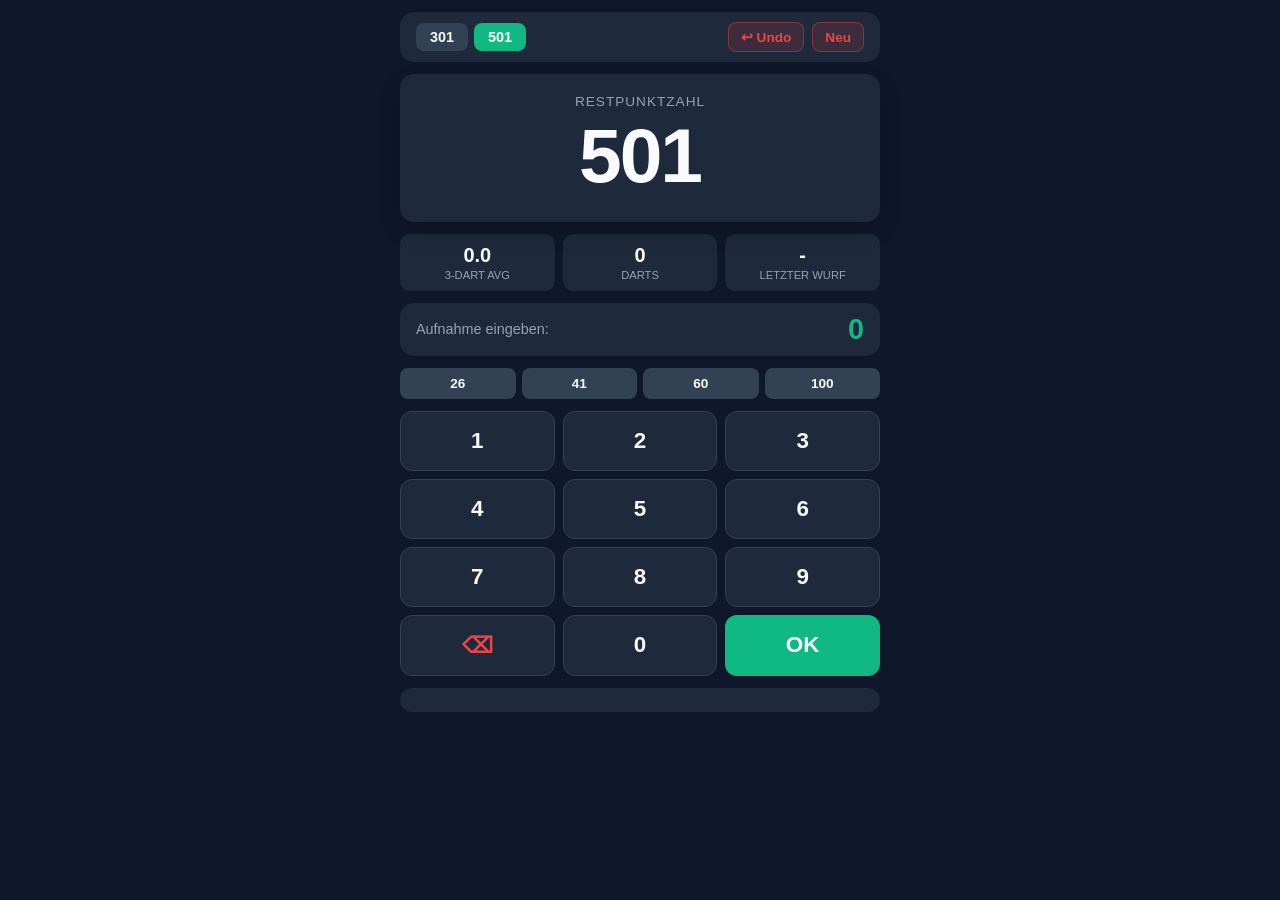
==== index.html @ 460e55cb "index.html erstellen" ====
<!DOCTYPE html>
<html lang="de">
<head>
  <meta charset="UTF-8">
  <meta name="viewport" content="width=device-width, initial-scale=1.0, maximum-scale=1.0, user-scalable=no">
  <title>Dart Scorer Pro</title>
  <style>
    :root {
      --bg: #0f172a;
      --card-bg: #1e293b;
      --card-sub: #334155;
      --accent: #10b981;
      --accent-hover: #059669;
      --text: #f8fafc;
      --text-muted: #94a3b8;
      --danger: #ef4444;
      --warning: #f59e0b;
      --radius: 14px;
    }

    * {
      box-sizing: border-box;
      margin: 0;
      padding: 0;
      font-family: -apple-system, BlinkMacSystemFont, "Segoe UI", Roboto, sans-serif;
      user-select: none;
      -webkit-tap-highlight-color: transparent;
    }

    body {
      background-color: var(--bg);
      color: var(--text);
      min-height: 100vh;
      display: flex;
      justify-content: center;
      padding: 12px;
    }

    .app-container {
      width: 100%;
      max-width: 480px;
      display: flex;
      flex-direction: column;
      gap: 12px;
    }

    /* Top Bar */
    .top-bar {
      display: flex;
      justify-content: space-between;
      align-items: center;
      background: var(--card-bg);
      padding: 10px 16px;
      border-radius: var(--radius);
    }

    .mode-select {
      display: flex;
      gap: 6px;
    }

    .mode-btn {
      background: var(--card-sub);
      color: var(--text);
      border: none;
      padding: 6px 14px;
      border-radius: 8px;
      font-weight: 700;
      font-size: 0.9rem;
      cursor: pointer;
      transition: all 0.2s;
    }

    .mode-btn.active {
      background: var(--accent);
      color: #fff;
    }

    .btn-reset {
      background: rgba(239, 68, 68, 0.15);
      color: var(--danger);
      border: 1px solid rgba(239, 68, 68, 0.4);
      padding: 6px 12px;
      border-radius: 8px;
      font-size: 0.85rem;
      font-weight: 600;
      cursor: pointer;
    }

    /* Main Score Display */
    .score-card {
      background: var(--card-bg);
      border-radius: var(--radius);
      padding: 20px 16px;
      text-align: center;
      box-shadow: 0 10px 25px -5px rgba(0, 0, 0, 0.3);
      position: relative;
    }

    .remaining-label {
      font-size: 0.85rem;
      color: var(--text-muted);
      text-transform: uppercase;
      letter-spacing: 1px;
    }

    .score-display {
      font-size: 4.8rem;
      font-weight: 900;
      line-height: 1;
      margin: 8px 0;
      letter-spacing: -2px;
      color: var(--text);
    }

    /* Checkout Card */
    .checkout-box {
      background: rgba(16, 185, 129, 0.1);
      border: 1px solid rgba(16, 185, 129, 0.3);
      border-radius: 10px;
      padding: 8px 12px;
      margin-top: 8px;
      display: flex;
      justify-content: center;
      align-items: center;
      gap: 8px;
    }

    .checkout-box.none {
      display: none;
    }

    .checkout-label {
      font-size: 0.75rem;
      font-weight: 700;
      color: var(--accent);
      text-transform: uppercase;
    }

    .checkout-route {
      font-size: 1.15rem;
      font-weight: 800;
      color: #34d399;
      letter-spacing: 1px;
    }

    /* Stats Grid */
    .stats-grid {
      display: grid;
      grid-template-columns: 1fr 1fr 1fr;
      gap: 8px;
    }

    .stat-card {
      background: var(--card-bg);
      padding: 10px;
      border-radius: 10px;
      text-align: center;
    }

    .stat-val {
      font-size: 1.25rem;
      font-weight: 800;
      color: var(--text);
    }

    .stat-title {
      font-size: 0.7rem;
      color: var(--text-muted);
      margin-top: 2px;
      text-transform: uppercase;
    }

    /* Input Display */
    .input-wrapper {
      background: var(--card-bg);
      border-radius: var(--radius);
      padding: 10px 16px;
      display: flex;
      justify-content: space-between;
      align-items: center;
      min-height: 52px;
    }

    .input-label {
      font-size: 0.9rem;
      color: var(--text-muted);
    }

    .current-input {
      font-size: 1.8rem;
      font-weight: 800;
      color: var(--accent);
      min-width: 60px;
      text-align: right;
    }

    /* Keypad */
    .keypad-grid {
      display: grid;
      grid-template-columns: repeat(3, 1fr);
      gap: 8px;
    }

    .key-btn {
      background: var(--card-bg);
      color: var(--text);
      border: 1px solid var(--card-sub);
      border-radius: 12px;
      padding: 16px 0;
      font-size: 1.4rem;
      font-weight: 700;
      cursor: pointer;
      display: flex;
      justify-content: center;
      align-items: center;
      transition: background 0.1s, transform 0.05s;
    }

    .key-btn:active {
      transform: scale(0.97);
      background: var(--card-sub);
    }

    .key-btn.action-enter {
      background: var(--accent);
      color: #fff;
      border: none;
      grid-column: span 1;
    }

    .key-btn.action-enter:active {
      background: var(--accent-hover);
    }

    .key-btn.action-del {
      color: var(--danger);
    }

    /* Quick Inputs */
    .quick-scores {
      display: grid;
      grid-template-columns: repeat(4, 1fr);
      gap: 6px;
    }

    .quick-btn {
      background: var(--card-sub);
      color: var(--text);
      border: none;
      padding: 8px 0;
      border-radius: 8px;
      font-size: 0.85rem;
      font-weight: 700;
      cursor: pointer;
    }

    .quick-btn:active {
      background: #475569;
    }

    /* History / Log */
    .history-card {
      background: var(--card-bg);
      border-radius: var(--radius);
      padding: 12px;
      max-height: 110px;
      overflow-y: auto;
      display: flex;
      flex-direction: column-reverse;
      gap: 6px;
    }

    .history-row {
      display: flex;
      justify-content: space-between;
      font-size: 0.85rem;
      padding: 4px 8px;
      background: rgba(255, 255, 255, 0.02);
      border-radius: 6px;
    }

    .history-score {
      font-weight: 700;
      color: var(--accent);
    }

    .history-rest {
      color: var(--text-muted);
    }
  </style>
</head>
<body>

<div class="app-container">
  <!-- Top Bar -->
  <div class="top-bar">
    <div class="mode-select">
      <button class="mode-btn" id="btn-301" onclick="switchGameMode(301)">301</button>
      <button class="mode-btn" id="btn-501" onclick="switchGameMode(501)">501</button>
    </div>
    <div style="display: flex; gap: 8px;">
      <button class="btn-reset" onclick="undoLastThrow()" title="Letzten Wurf rückgängig machen">↩ Undo</button>
      <button class="btn-reset" onclick="confirmReset()">Neu</button>
    </div>
  </div>

  <!-- Score Display -->
  <div class="score-card">
    <div class="remaining-label">Restpunktzahl</div>
    <div class="score-display" id="score-val">501</div>
    
    <div class="checkout-box none" id="checkout-box">
      <span class="checkout-label">Finish:</span>
      <span class="checkout-route" id="checkout-val">-</span>
    </div>
  </div>

  <!-- Stats Grid -->
  <div class="stats-grid">
    <div class="stat-card">
      <div class="stat-val" id="stat-avg">0.0</div>
      <div class="stat-title">3-Dart Avg</div>
    </div>
    <div class="stat-card">
      <div class="stat-val" id="stat-darts">0</div>
      <div class="stat-title">Darts</div>
    </div>
    <div class="stat-card">
      <div class="stat-val" id="stat-last">-</div>
      <div class="stat-title">Letzter Wurf</div>
    </div>
  </div>

  <!-- Input Field -->
  <div class="input-wrapper">
    <span class="input-label">Aufnahme eingeben:</span>
    <span class="current-input" id="input-val">0</span>
  </div>

  <!-- Quick Score Buttons -->
  <div class="quick-scores">
    <button class="quick-btn" onclick="submitQuickScore(26)">26</button>
    <button class="quick-btn" onclick="submitQuickScore(41)">41</button>
    <button class="quick-btn" onclick="submitQuickScore(60)">60</button>
    <button class="quick-btn" onclick="submitQuickScore(100)">100</button>
  </div>

  <!-- Keypad -->
  <div class="keypad-grid">
    <button class="key-btn" onclick="appendDigit('1')">1</button>
    <button class="key-btn" onclick="appendDigit('2')">2</button>
    <button class="key-btn" onclick="appendDigit('3')">3</button>
    <button class="key-btn" onclick="appendDigit('4')">4</button>
    <button class="key-btn" onclick="appendDigit('5')">5</button>
    <button class="key-btn" onclick="appendDigit('6')">6</button>
    <button class="key-btn" onclick="appendDigit('7')">7</button>
    <button class="key-btn" onclick="appendDigit('8')">8</button>
    <button class="key-btn" onclick="appendDigit('9')">9</button>
    <button class="key-btn action-del" onclick="deleteDigit()">⌫</button>
    <button class="key-btn" onclick="appendDigit('0')">0</button>
    <button class="key-btn action-enter" onclick="submitScore()">OK</button>
  </div>

  <!-- History Log -->
  <div class="history-card" id="history-list"></div>
</div>

<script>
  // Checkout-Tabelle (Offizielle 2- & 3-Dart Finish-Wege)
  const CHECKOUTS = {
    170: "T20 T20 Bull", 167: "T20 T19 Bull", 164: "T20 T18 Bull", 161: "T20 T17 Bull",
    160: "T20 T20 D20", 158: "T20 T20 D19", 157: "T20 T19 D20", 156: "T20 T20 D18",
    155: "T20 T19 D19", 154: "T20 T18 D20", 153: "T20 T19 D18", 152: "T20 T20 D16",
    151: "T20 T17 D20", 150: "T20 T18 D18", 149: "T20 T19 D16", 148: "T20 T16 D20",
    147: "T20 T17 D18", 146: "T20 T18 D16", 145: "T20 T15 D20", 144: "T20 T20 D12",
    143: "T20 T17 D16", 142: "T20 T14 D20", 141: "T20 T19 D12", 140: "T20 T20 D10",
    139: "T19 T14 D20", 138: "T20 T18 D12", 137: "T19 T16 D16", 136: "T20 T20 D8",
    135: "T20 T15 D15", 134: "T20 T14 D16", 133: "T20 T19 D8",  132: "T20 T16 D12",
    131: "T20 T13 D16", 130: "T20 T18 D8",  129: "T19 T16 D12", 128: "T18 T14 D16",
    127: "T20 T17 D8",  126: "T19 T19 D6",  125: "25 T20 D20",  124: "T20 T16 D8",
    123: "T19 T16 D9",  122: "T18 T20 D4",  121: "T20 T15 D8",  120: "T20 20 D20",
    119: "T19 T10 D16", 118: "T20 18 D20",  117: "T20 17 D20",  116: "T20 16 D20",
    115: "T20 15 D20",  114: "T20 14 D20",  113: "T20 13 D20",  112: "T20 20 D16",
    111: "T20 19 D16",  110: "T20 18 D16",  109: "T20 17 D16",  108: "T20 16 D16",
    107: "T19 18 D16",  106: "T20 14 D16",  105: "T20 13 D16",  104: "T18 18 D16",
    103: "T20 11 D16",  102: "T20 10 D16",  101: "T17 18 D16",  100: "T20 D20",
    99: "T19 10 D16",   98: "T20 D19",      97: "T19 D20",      96: "T20 D18",
    95: "T19 D19",      94: "T18 D20",      93: "T19 D18",      92: "T20 D16",
    91: "T17 D20",      90: "T18 D18",      89: "T19 D16",      88: "T16 D20",
    87: "T17 D18",      86: "T18 D16",      85: "T15 D20",      84: "T20 D12",
    83: "T17 D16",      82: "T14 D20",      81: "T15 D18",      80: "T20 D10",
    79: "T13 D20",      78: "T18 D12",      77: "T15 D16",      76: "T20 D8",
    75: "T17 D12",      74: "T14 D16",      73: "T19 D8",       72: "T16 D12",
    71: "T13 D16",      70: "T18 D8",       69: "T15 D12",      68: "T20 D4",
    67: "T17 D8",       66: "T10 D18",      65: "25 D20",       64: "T16 D8",
    63: "T13 D12",      62: "T10 D16",      61: "T15 D8",       60: "20 D20",
    59: "19 D20",       58: "18 D20",       57: "17 D20",       56: "16 D20",
    55: "15 D20",       54: "14 D20",       53: "13 D20",       52: "12 D20",
    51: "11 D20",       50: "Bull (D25)",   49: "9 D20",        48: "16 D16",
    47: "15 D16",       46: "14 D16",       45: "13 D16",       44: "12 D16",
    43: "11 D16",       42: "10 D16",       41: "9 D16",        40: "D20",
    39: "7 D16",        38: "D19",          37: "5 D16",        36: "D18",
    35: "3 D16",        34: "D17",          33: "1 D16",        32: "D16",
    31: "15 D8",        30: "D15",          29: "13 D8",        28: "D14",
    27: "11 D8",        26: "D13",          25: "9 D8",         24: "D12",
    23: "7 D8",         22: "D11",          21: "5 D8",         20: "D10",
    19: "3 D8",         18: "D9",           17: "1 D8",         16: "D8",
    15: "7 D4",         14: "D7",           13: "5 D4",         12: "D6",
    11: "3 D4",         10: "D5",           9: "1 D4",          8: "D4",
    7: "3 D2",          6: "D3",            5: "1 D2",          4: "D2",
    3: "1 D1",          2: "D1"
  };

  const STORAGE_KEY = "dart_scorer_state_v1";

  let state = {
    mode: 501,
    currentScore: 501,
    history: [] // Array von Objekten: { score: Number, rest: Number, isBust: Boolean }
  };

  let inputBuffer = "";

  // Initialisierung
  window.onload = () => {
    loadState();
    renderUI();
  };

  function saveState() {
    localStorage.setItem(STORAGE_KEY, JSON.stringify(state));
  }

  function loadState() {
    const saved = localStorage.getItem(STORAGE_KEY);
    if (saved) {
      try {
        state = JSON.parse(saved);
      } catch (e) {
        resetGame(501);
      }
    }
  }

  function switchGameMode(mode) {
    if (state.history.length > 0) {
      if (!confirm(`Neues Spiel ${mode} starten? Der aktuelle Spielstand wird zurückgesetzt.`)) {
        return;
      }
    }
    resetGame(mode);
  }

  function resetGame(mode = state.mode) {
    state = {
      mode: mode,
      currentScore: mode,
      history: []
    };
    inputBuffer = "";
    saveState();
    renderUI();
  }

  function confirmReset() {
    if (confirm("Möchtest du das Spiel wirklich neu starten?")) {
      resetGame(state.mode);
    }
  }

  // Keypad & Input Logik
  function appendDigit(digit) {
    if (inputBuffer.length >= 3) return;
    const testVal = parseInt(inputBuffer + digit, 10);
    if (testVal > 180) return; // 180 ist Maximum pro Aufnahme
    inputBuffer += digit;
    updateInputDisplay();
  }

  function deleteDigit() {
    inputBuffer = inputBuffer.slice(0, -1);
    updateInputDisplay();
  }

  function updateInputDisplay() {
    document.getElementById("input-val").innerText = inputBuffer === "" ? "0" : inputBuffer;
  }

  function submitQuickScore(score) {
    inputBuffer = String(score);
    submitScore();
  }

  function submitScore() {
    const score = parseInt(inputBuffer === "" ? "0" : inputBuffer, 10);
    if (isNaN(score) || score < 0 || score > 180) {
      inputBuffer = "";
      updateInputDisplay();
      return;
    }

    const rest = state.currentScore - score;

    // Double Out Bust-Regeln
    if (rest < 0 || rest === 1) {
      alert("Überworfen (Bust)!");
      state.history.push({ score: 0, rest: state.currentScore, isBust: true, attempted: score });
    } else if (rest === 0) {
      state.currentScore = 0;
      state.history.push({ score: score, rest: 0, isBust: false });
      saveState();
      renderUI();
      setTimeout(() => {
        const totalDarts = state.history.length * 3;
        const avg = ((state.mode / totalDarts) * 3).toFixed(2);
        alert(`🎯 Leg beendet!\nBenötigte Darts: ${totalDarts}\n3-Dart Average: ${avg}`);
      }, 100);
      inputBuffer = "";
      updateInputDisplay();
      return;
    } else {
      state.currentScore = rest;
      state.history.push({ score: score, rest: rest, isBust: false });
    }

    inputBuffer = "";
    updateInputDisplay();
    saveState();
    renderUI();
  }

  function undoLastThrow() {
    if (state.history.length === 0) return;
    const last = state.history.pop();
    if (!last.isBust) {
      state.currentScore += last.score;
    }
    saveState();
    renderUI();
  }

  // Rendering
  function renderUI() {
    // Mode Buttons
    document.getElementById("btn-301").className = `mode-btn ${state.mode === 301 ? "active" : ""}`;
    document.getElementById("btn-501").className = `mode-btn ${state.mode === 501 ? "active" : ""}`;

    // Main Score
    document.getElementById("score-val").innerText = state.currentScore;

    // Checkout Path
    const checkoutBox = document.getElementById("checkout-box");
    const checkoutVal = document.getElementById("checkout-val");
    if (CHECKOUTS[state.currentScore]) {
      checkoutBox.className = "checkout-box";
      checkoutVal.innerText = CHECKOUTS[state.currentScore];
    } else {
      checkoutBox.className = "checkout-box none";
    }

    // Stats
    const totalThrows = state.history.length;
    const dartsThrown = totalThrows * 3;
    const totalScored = state.mode - state.currentScore;
    const avg = dartsThrown > 0 ? ((totalScored / dartsThrown) * 3).toFixed(2) : "0.0";
    
    document.getElementById("stat-avg").innerText = avg;
    document.getElementById("stat-darts").innerText = dartsThrown;

    if (totalThrows > 0) {
      const lastEntry = state.history[totalThrows - 1];
      document.getElementById("stat-last").innerText = lastEntry.isBust ? `Bust (${lastEntry.attempted})` : lastEntry.score;
    } else {
      document.getElementById("stat-last").innerText = "-";
    }

    // History Log
    const list = document.getElementById("history-list");
    list.innerHTML = "";
    state.history.forEach((h, index) => {
      const row = document.createElement("div");
      row.className = "history-row";
      row.innerHTML = `
        <span>#${index + 1}: ${h.isBust ? '<span style="color: var(--danger)">Bust</span>' : '+' + h.score}</span>
        <span class="history-rest">Rest: ${h.rest}</span>
      `;
      list.appendChild(row);
    });
  }

  // Physische Tastatur-Unterstützung
  window.addEventListener("keydown", (e) => {
    if (e.key >= "0" && e.key <= "9") {
      appendDigit(e.key);
    } else if (e.key === "Backspace") {
      deleteDigit();
    } else if (e.key === "Enter") {
      submitScore();
    }
  });
</script>

</body>
</html>
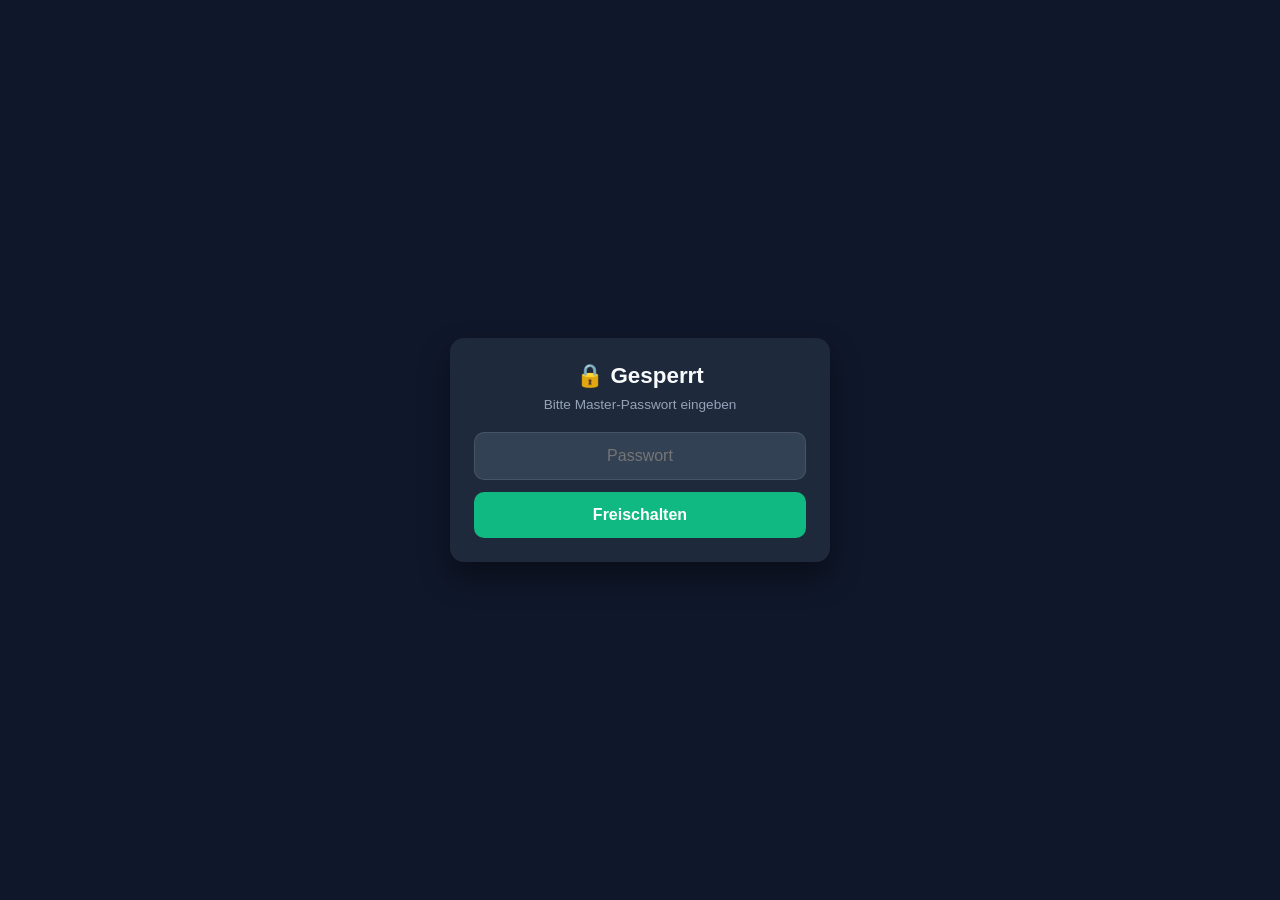
==== commit e24d360d: "Aktualisieren von index.html mit pw" ====
--- a/index.html
+++ b/index.html
@@ -2,7 +2,11 @@
 <html lang="de">
 <head>
   <meta charset="UTF-8">
-  <meta name="viewport" content="width=device-width, initial-scale=1.0, maximum-scale=1.0, user-scalable=no">
+  <meta name="viewport" content="width=device-width, initial-scale=1.0, maximum-scale=1.0, user-scalable=no, viewport-fit=cover">
+  <meta name="mobile-web-app-capable" content="yes">
+  <meta name="apple-mobile-web-app-capable" content="yes">
+  <meta name="apple-mobile-web-app-status-bar-style" content="black-translucent">
+  <meta name="theme-color" content="#0f172a">
   <title>Dart Scorer Pro</title>
   <style>
     :root {
@@ -25,23 +29,103 @@
       font-family: -apple-system, BlinkMacSystemFont, "Segoe UI", Roboto, sans-serif;
       user-select: none;
       -webkit-tap-highlight-color: transparent;
-    }
-
-    body {
+      touch-action: manipulation;
+    }
+
+    html, body {
       background-color: var(--bg);
       color: var(--text);
       min-height: 100vh;
+      min-height: -webkit-fill-available;
+      overflow-x: hidden;
+      overscroll-behavior: none;
+    }
+
+    body {
       display: flex;
       justify-content: center;
-      padding: 12px;
-    }
-
+      padding: env(safe-area-inset-top, 12px) env(safe-area-inset-right, 12px) env(safe-area-inset-bottom, 12px) env(safe-area-inset-left, 12px);
+    }
+
+    /* Auth Screen */
+    #auth-screen {
+      position: fixed;
+      inset: 0;
+      background: var(--bg);
+      z-index: 999;
+      display: flex;
+      flex-direction: column;
+      justify-content: center;
+      align-items: center;
+      padding: 24px;
+    }
+
+    .auth-box {
+      background: var(--card-bg);
+      border-radius: var(--radius);
+      padding: 24px;
+      width: 100%;
+      max-width: 380px;
+      text-align: center;
+      box-shadow: 0 15px 30px rgba(0, 0, 0, 0.4);
+    }
+
+    .auth-title {
+      font-size: 1.4rem;
+      font-weight: 800;
+      margin-bottom: 8px;
+    }
+
+    .auth-desc {
+      font-size: 0.85rem;
+      color: var(--text-muted);
+      margin-bottom: 20px;
+    }
+
+    .auth-input {
+      width: 100%;
+      background: var(--card-sub);
+      border: 1px solid rgba(255, 255, 255, 0.1);
+      border-radius: 10px;
+      padding: 14px;
+      color: var(--text);
+      font-size: 1rem;
+      outline: none;
+      margin-bottom: 12px;
+      text-align: center;
+    }
+
+    .auth-btn {
+      width: 100%;
+      background: var(--accent);
+      color: white;
+      border: none;
+      border-radius: 10px;
+      padding: 14px;
+      font-size: 1rem;
+      font-weight: 700;
+      cursor: pointer;
+    }
+
+    .auth-btn:active {
+      background: var(--accent-hover);
+    }
+
+    .auth-error {
+      color: var(--danger);
+      font-size: 0.85rem;
+      margin-top: 10px;
+      display: none;
+    }
+
+    /* Main App Container */
     .app-container {
       width: 100%;
       max-width: 480px;
       display: flex;
       flex-direction: column;
-      gap: 12px;
+      gap: 10px;
+      padding-top: 6px;
     }
 
     /* Top Bar */
@@ -50,7 +134,7 @@
       justify-content: space-between;
       align-items: center;
       background: var(--card-bg);
-      padding: 10px 16px;
+      padding: 8px 14px;
       border-radius: var(--radius);
     }
 
@@ -68,47 +152,51 @@
       font-weight: 700;
       font-size: 0.9rem;
       cursor: pointer;
-      transition: all 0.2s;
     }
 
     .mode-btn.active {
       background: var(--accent);
       color: #fff;
+    }
+
+    .btn-action {
+      background: var(--card-sub);
+      color: var(--text);
+      border: none;
+      padding: 6px 10px;
+      border-radius: 8px;
+      font-size: 0.8rem;
+      font-weight: 600;
+      cursor: pointer;
     }
 
     .btn-reset {
       background: rgba(239, 68, 68, 0.15);
       color: var(--danger);
       border: 1px solid rgba(239, 68, 68, 0.4);
-      padding: 6px 12px;
-      border-radius: 8px;
-      font-size: 0.85rem;
-      font-weight: 600;
-      cursor: pointer;
     }
 
     /* Main Score Display */
     .score-card {
       background: var(--card-bg);
       border-radius: var(--radius);
-      padding: 20px 16px;
+      padding: 16px;
       text-align: center;
       box-shadow: 0 10px 25px -5px rgba(0, 0, 0, 0.3);
-      position: relative;
     }
 
     .remaining-label {
-      font-size: 0.85rem;
+      font-size: 0.8rem;
       color: var(--text-muted);
       text-transform: uppercase;
       letter-spacing: 1px;
     }
 
     .score-display {
-      font-size: 4.8rem;
+      font-size: 4.4rem;
       font-weight: 900;
       line-height: 1;
-      margin: 8px 0;
+      margin: 6px 0;
       letter-spacing: -2px;
       color: var(--text);
     }
@@ -119,7 +207,7 @@
       border: 1px solid rgba(16, 185, 129, 0.3);
       border-radius: 10px;
       padding: 8px 12px;
-      margin-top: 8px;
+      margin-top: 6px;
       display: flex;
       justify-content: center;
       align-items: center;
@@ -141,7 +229,7 @@
       font-size: 1.15rem;
       font-weight: 800;
       color: #34d399;
-      letter-spacing: 1px;
+      letter-spacing: 0.5px;
     }
 
     /* Stats Grid */
@@ -153,19 +241,19 @@
 
     .stat-card {
       background: var(--card-bg);
-      padding: 10px;
+      padding: 8px;
       border-radius: 10px;
       text-align: center;
     }
 
     .stat-val {
-      font-size: 1.25rem;
+      font-size: 1.2rem;
       font-weight: 800;
       color: var(--text);
     }
 
     .stat-title {
-      font-size: 0.7rem;
+      font-size: 0.65rem;
       color: var(--text-muted);
       margin-top: 2px;
       text-transform: uppercase;
@@ -175,20 +263,20 @@
     .input-wrapper {
       background: var(--card-bg);
       border-radius: var(--radius);
-      padding: 10px 16px;
+      padding: 8px 14px;
       display: flex;
       justify-content: space-between;
       align-items: center;
-      min-height: 52px;
+      min-height: 48px;
     }
 
     .input-label {
-      font-size: 0.9rem;
+      font-size: 0.85rem;
       color: var(--text-muted);
     }
 
     .current-input {
-      font-size: 1.8rem;
+      font-size: 1.7rem;
       font-weight: 800;
       color: var(--accent);
       min-width: 60px;
@@ -207,18 +295,16 @@
       color: var(--text);
       border: 1px solid var(--card-sub);
       border-radius: 12px;
-      padding: 16px 0;
-      font-size: 1.4rem;
+      padding: 14px 0;
+      font-size: 1.35rem;
       font-weight: 700;
       cursor: pointer;
       display: flex;
       justify-content: center;
       align-items: center;
-      transition: background 0.1s, transform 0.05s;
     }
 
     .key-btn:active {
-      transform: scale(0.97);
       background: var(--card-sub);
     }
 
@@ -226,7 +312,6 @@
       background: var(--accent);
       color: #fff;
       border: none;
-      grid-column: span 1;
     }
 
     .key-btn.action-enter:active {
@@ -263,19 +348,19 @@
     .history-card {
       background: var(--card-bg);
       border-radius: var(--radius);
-      padding: 12px;
-      max-height: 110px;
+      padding: 10px;
+      max-height: 90px;
       overflow-y: auto;
       display: flex;
       flex-direction: column-reverse;
-      gap: 6px;
+      gap: 4px;
     }
 
     .history-row {
       display: flex;
       justify-content: space-between;
-      font-size: 0.85rem;
-      padding: 4px 8px;
+      font-size: 0.8rem;
+      padding: 3px 6px;
       background: rgba(255, 255, 255, 0.02);
       border-radius: 6px;
     }
@@ -292,20 +377,33 @@
 </head>
 <body>
 
-<div class="app-container">
-  <!-- Top Bar -->
+<!-- Login Gate -->
+<div id="auth-screen">
+  <div class="auth-box">
+    <div class="auth-title">🔒 Gesperrt</div>
+    <div class="auth-desc">Bitte Master-Passwort eingeben</div>
+    <form onsubmit="handleAuthSubmit(event)">
+      <input type="password" id="auth-input" class="auth-input" placeholder="Passwort" autocomplete="current-password" required>
+      <button type="submit" class="auth-btn">Freischalten</button>
+    </form>
+    <div class="auth-error" id="auth-error">Falsches Passwort!</div>
+  </div>
+</div>
+
+<!-- App -->
+<div class="app-container" id="app-content" style="display: none;">
   <div class="top-bar">
     <div class="mode-select">
       <button class="mode-btn" id="btn-301" onclick="switchGameMode(301)">301</button>
       <button class="mode-btn" id="btn-501" onclick="switchGameMode(501)">501</button>
     </div>
-    <div style="display: flex; gap: 8px;">
-      <button class="btn-reset" onclick="undoLastThrow()" title="Letzten Wurf rückgängig machen">↩ Undo</button>
-      <button class="btn-reset" onclick="confirmReset()">Neu</button>
+    <div style="display: flex; gap: 6px;">
+      <button class="btn-action" onclick="undoLastThrow()" title="Rückgängig">↩ Undo</button>
+      <button class="btn-action btn-reset" onclick="confirmReset()">Neu</button>
+      <button class="btn-action" onclick="lockApp()" title="App sperren">🔒</button>
     </div>
   </div>
 
-  <!-- Score Display -->
   <div class="score-card">
     <div class="remaining-label">Restpunktzahl</div>
     <div class="score-display" id="score-val">501</div>
@@ -316,7 +414,6 @@
     </div>
   </div>
 
-  <!-- Stats Grid -->
   <div class="stats-grid">
     <div class="stat-card">
       <div class="stat-val" id="stat-avg">0.0</div>
@@ -332,13 +429,11 @@
     </div>
   </div>
 
-  <!-- Input Field -->
   <div class="input-wrapper">
     <span class="input-label">Aufnahme eingeben:</span>
     <span class="current-input" id="input-val">0</span>
   </div>
 
-  <!-- Quick Score Buttons -->
   <div class="quick-scores">
     <button class="quick-btn" onclick="submitQuickScore(26)">26</button>
     <button class="quick-btn" onclick="submitQuickScore(41)">41</button>
@@ -346,7 +441,6 @@
     <button class="quick-btn" onclick="submitQuickScore(100)">100</button>
   </div>
 
-  <!-- Keypad -->
   <div class="keypad-grid">
     <button class="key-btn" onclick="appendDigit('1')">1</button>
     <button class="key-btn" onclick="appendDigit('2')">2</button>
@@ -362,12 +456,65 @@
     <button class="key-btn action-enter" onclick="submitScore()">OK</button>
   </div>
 
-  <!-- History Log -->
   <div class="history-card" id="history-list"></div>
 </div>
 
 <script>
-  // Checkout-Tabelle (Offizielle 2- & 3-Dart Finish-Wege)
+  // ==========================================
+  // PASSWORT-KONFIGURATION (SHA-256 Hash)
+  // Standard-Passwort: "DartTargetBolide2026!"
+  // ==========================================
+  const PASSWORD_HASH = "80f837da266e76cf0e3d23199feae223668894dfeb6716fecf9ca5ec4ebdb654";
+  const AUTH_STORAGE_KEY = "dart_scorer_auth_token";
+  const STORAGE_KEY = "dart_scorer_state_v1";
+
+  // SHA-256 Generator
+  async function sha256(message) {
+    const msgBuffer = new TextEncoder().encode(message);
+    const hashBuffer = await crypto.subtle.digest('SHA-256', msgBuffer);
+    const hashArray = Array.from(new Uint8Array(hashBuffer));
+    return hashArray.map(b => b.toString(16).padStart(2, '0')).join('');
+  }
+
+  async function handleAuthSubmit(e) {
+    e.preventDefault();
+    const input = document.getElementById("auth-input").value;
+    const hash = await sha256(input);
+    
+    if (hash === PASSWORD_HASH) {
+      localStorage.setItem(AUTH_STORAGE_KEY, "authenticated_" + hash);
+      unlockUI();
+    } else {
+      document.getElementById("auth-error").style.display = "block";
+      document.getElementById("auth-input").value = "";
+    }
+  }
+
+  function checkAuth() {
+    const token = localStorage.getItem(AUTH_STORAGE_KEY);
+    if (token === "authenticated_" + PASSWORD_HASH) {
+      unlockUI();
+    } else {
+      document.getElementById("auth-screen").style.display = "flex";
+      document.getElementById("app-content").style.display = "none";
+    }
+  }
+
+  function unlockUI() {
+    document.getElementById("auth-screen").style.display = "none";
+    document.getElementById("app-content").style.display = "flex";
+    loadState();
+    renderUI();
+  }
+
+  function lockApp() {
+    localStorage.removeItem(AUTH_STORAGE_KEY);
+    location.reload();
+  }
+
+  // ==========================================
+  // DART APP LOGIK
+  // ==========================================
   const CHECKOUTS = {
     170: "T20 T20 Bull", 167: "T20 T19 Bull", 164: "T20 T18 Bull", 161: "T20 T17 Bull",
     160: "T20 T20 D20", 158: "T20 T20 D19", 157: "T20 T19 D20", 156: "T20 T20 D18",
@@ -380,7 +527,7 @@
     131: "T20 T13 D16", 130: "T20 T18 D8",  129: "T19 T16 D12", 128: "T18 T14 D16",
     127: "T20 T17 D8",  126: "T19 T19 D6",  125: "25 T20 D20",  124: "T20 T16 D8",
     123: "T19 T16 D9",  122: "T18 T20 D4",  121: "T20 T15 D8",  120: "T20 20 D20",
-    119: "T19 T10 D16", 118: "T20 18 D20",  117: "T20 17 D20",  116: "T20 16 D20",
+    119: "T19 10 D16", 118: "T20 18 D20",  117: "T20 17 D20",  116: "T20 16 D20",
     115: "T20 15 D20",  114: "T20 14 D20",  113: "T20 13 D20",  112: "T20 20 D16",
     111: "T20 19 D16",  110: "T20 18 D16",  109: "T20 17 D16",  108: "T20 16 D16",
     107: "T19 18 D16",  106: "T20 14 D16",  105: "T20 13 D16",  104: "T18 18 D16",
@@ -412,20 +559,16 @@
     3: "1 D1",          2: "D1"
   };
 
-  const STORAGE_KEY = "dart_scorer_state_v1";
-
   let state = {
     mode: 501,
     currentScore: 501,
-    history: [] // Array von Objekten: { score: Number, rest: Number, isBust: Boolean }
+    history: []
   };
 
   let inputBuffer = "";
 
-  // Initialisierung
   window.onload = () => {
-    loadState();
-    renderUI();
+    checkAuth();
   };
 
   function saveState() {
@@ -469,11 +612,10 @@
     }
   }
 
-  // Keypad & Input Logik
   function appendDigit(digit) {
     if (inputBuffer.length >= 3) return;
     const testVal = parseInt(inputBuffer + digit, 10);
-    if (testVal > 180) return; // 180 ist Maximum pro Aufnahme
+    if (testVal > 180) return;
     inputBuffer += digit;
     updateInputDisplay();
   }
@@ -502,7 +644,6 @@
 
     const rest = state.currentScore - score;
 
-    // Double Out Bust-Regeln
     if (rest < 0 || rest === 1) {
       alert("Überworfen (Bust)!");
       state.history.push({ score: 0, rest: state.currentScore, isBust: true, attempted: score });
@@ -540,16 +681,11 @@
     renderUI();
   }
 
-  // Rendering
   function renderUI() {
-    // Mode Buttons
     document.getElementById("btn-301").className = `mode-btn ${state.mode === 301 ? "active" : ""}`;
     document.getElementById("btn-501").className = `mode-btn ${state.mode === 501 ? "active" : ""}`;
-
-    // Main Score
     document.getElementById("score-val").innerText = state.currentScore;
 
-    // Checkout Path
     const checkoutBox = document.getElementById("checkout-box");
     const checkoutVal = document.getElementById("checkout-val");
     if (CHECKOUTS[state.currentScore]) {
@@ -559,7 +695,6 @@
       checkoutBox.className = "checkout-box none";
     }
 
-    // Stats
     const totalThrows = state.history.length;
     const dartsThrown = totalThrows * 3;
     const totalScored = state.mode - state.currentScore;
@@ -575,7 +710,6 @@
       document.getElementById("stat-last").innerText = "-";
     }
 
-    // History Log
     const list = document.getElementById("history-list");
     list.innerHTML = "";
     state.history.forEach((h, index) => {
@@ -589,8 +723,8 @@
     });
   }
 
-  // Physische Tastatur-Unterstützung
   window.addEventListener("keydown", (e) => {
+    if (document.getElementById("app-content").style.display === "none") return;
     if (e.key >= "0" && e.key <= "9") {
       appendDigit(e.key);
     } else if (e.key === "Backspace") {
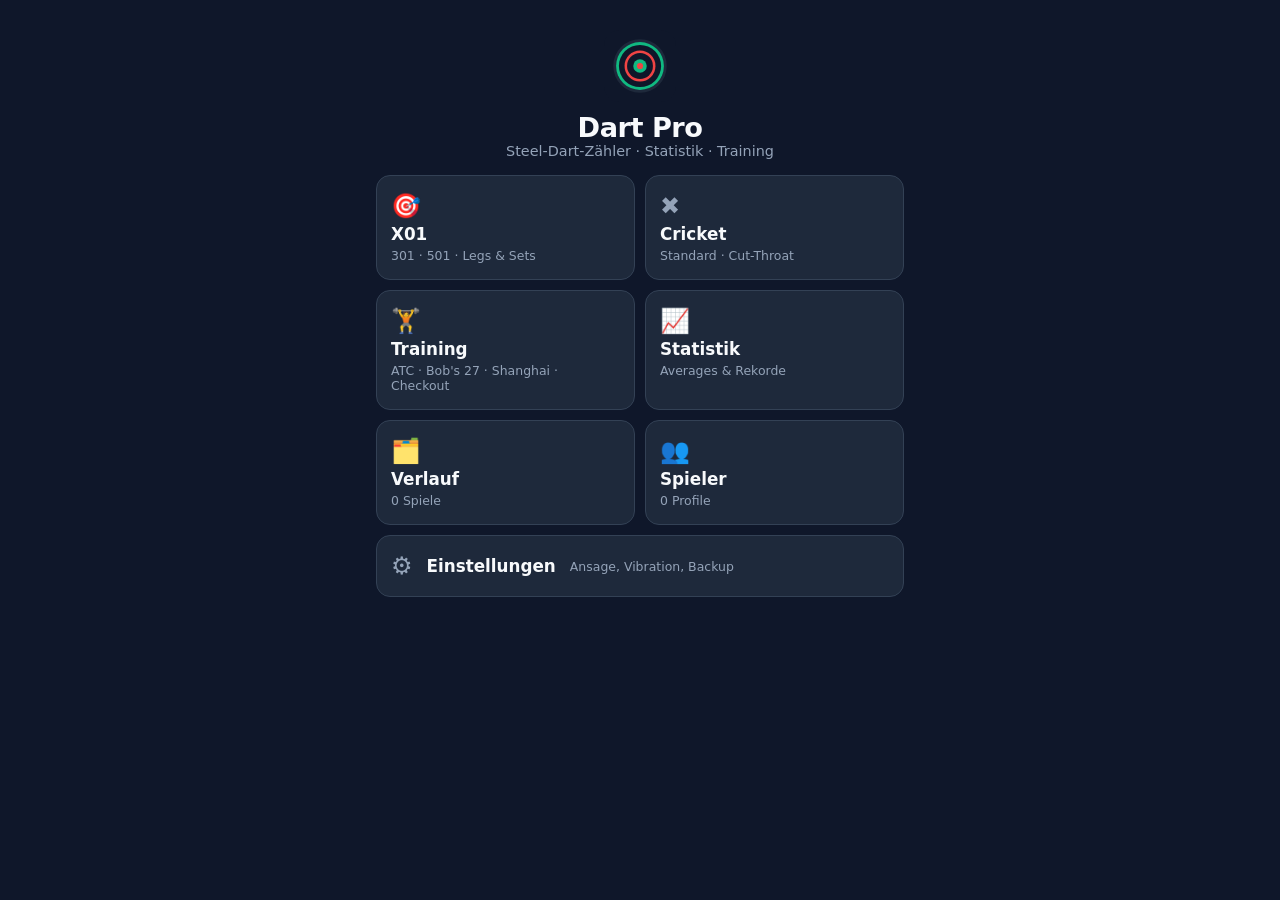
==== commit ebfd907c: "Dart Pro: umfangreiche Steel-Dart-PWA Ersetzt den einfachen 301/501-Zähler durch eine installierbare" ====
--- a/index.html
+++ b/index.html
@@ -2,738 +2,21 @@
 <html lang="de">
 <head>
   <meta charset="UTF-8">
-  <meta name="viewport" content="width=device-width, initial-scale=1.0, maximum-scale=1.0, user-scalable=no, viewport-fit=cover">
+  <meta name="viewport" content="width=device-width, initial-scale=1, viewport-fit=cover">
+  <meta name="theme-color" content="#0f172a">
+  <meta name="description" content="Steel-Dart-Zähler: X01, Cricket, Training und Statistik – offline nutzbar.">
   <meta name="mobile-web-app-capable" content="yes">
   <meta name="apple-mobile-web-app-capable" content="yes">
   <meta name="apple-mobile-web-app-status-bar-style" content="black-translucent">
-  <meta name="theme-color" content="#0f172a">
-  <title>Dart Scorer Pro</title>
-  <style>
-    :root {
-      --bg: #0f172a;
-      --card-bg: #1e293b;
-      --card-sub: #334155;
-      --accent: #10b981;
-      --accent-hover: #059669;
-      --text: #f8fafc;
-      --text-muted: #94a3b8;
-      --danger: #ef4444;
-      --warning: #f59e0b;
-      --radius: 14px;
-    }
-
-    * {
-      box-sizing: border-box;
-      margin: 0;
-      padding: 0;
-      font-family: -apple-system, BlinkMacSystemFont, "Segoe UI", Roboto, sans-serif;
-      user-select: none;
-      -webkit-tap-highlight-color: transparent;
-      touch-action: manipulation;
-    }
-
-    html, body {
-      background-color: var(--bg);
-      color: var(--text);
-      min-height: 100vh;
-      min-height: -webkit-fill-available;
-      overflow-x: hidden;
-      overscroll-behavior: none;
-    }
-
-    body {
-      display: flex;
-      justify-content: center;
-      padding: env(safe-area-inset-top, 12px) env(safe-area-inset-right, 12px) env(safe-area-inset-bottom, 12px) env(safe-area-inset-left, 12px);
-    }
-
-    /* Auth Screen */
-    #auth-screen {
-      position: fixed;
-      inset: 0;
-      background: var(--bg);
-      z-index: 999;
-      display: flex;
-      flex-direction: column;
-      justify-content: center;
-      align-items: center;
-      padding: 24px;
-    }
-
-    .auth-box {
-      background: var(--card-bg);
-      border-radius: var(--radius);
-      padding: 24px;
-      width: 100%;
-      max-width: 380px;
-      text-align: center;
-      box-shadow: 0 15px 30px rgba(0, 0, 0, 0.4);
-    }
-
-    .auth-title {
-      font-size: 1.4rem;
-      font-weight: 800;
-      margin-bottom: 8px;
-    }
-
-    .auth-desc {
-      font-size: 0.85rem;
-      color: var(--text-muted);
-      margin-bottom: 20px;
-    }
-
-    .auth-input {
-      width: 100%;
-      background: var(--card-sub);
-      border: 1px solid rgba(255, 255, 255, 0.1);
-      border-radius: 10px;
-      padding: 14px;
-      color: var(--text);
-      font-size: 1rem;
-      outline: none;
-      margin-bottom: 12px;
-      text-align: center;
-    }
-
-    .auth-btn {
-      width: 100%;
-      background: var(--accent);
-      color: white;
-      border: none;
-      border-radius: 10px;
-      padding: 14px;
-      font-size: 1rem;
-      font-weight: 700;
-      cursor: pointer;
-    }
-
-    .auth-btn:active {
-      background: var(--accent-hover);
-    }
-
-    .auth-error {
-      color: var(--danger);
-      font-size: 0.85rem;
-      margin-top: 10px;
-      display: none;
-    }
-
-    /* Main App Container */
-    .app-container {
-      width: 100%;
-      max-width: 480px;
-      display: flex;
-      flex-direction: column;
-      gap: 10px;
-      padding-top: 6px;
-    }
-
-    /* Top Bar */
-    .top-bar {
-      display: flex;
-      justify-content: space-between;
-      align-items: center;
-      background: var(--card-bg);
-      padding: 8px 14px;
-      border-radius: var(--radius);
-    }
-
-    .mode-select {
-      display: flex;
-      gap: 6px;
-    }
-
-    .mode-btn {
-      background: var(--card-sub);
-      color: var(--text);
-      border: none;
-      padding: 6px 14px;
-      border-radius: 8px;
-      font-weight: 700;
-      font-size: 0.9rem;
-      cursor: pointer;
-    }
-
-    .mode-btn.active {
-      background: var(--accent);
-      color: #fff;
-    }
-
-    .btn-action {
-      background: var(--card-sub);
-      color: var(--text);
-      border: none;
-      padding: 6px 10px;
-      border-radius: 8px;
-      font-size: 0.8rem;
-      font-weight: 600;
-      cursor: pointer;
-    }
-
-    .btn-reset {
-      background: rgba(239, 68, 68, 0.15);
-      color: var(--danger);
-      border: 1px solid rgba(239, 68, 68, 0.4);
-    }
-
-    /* Main Score Display */
-    .score-card {
-      background: var(--card-bg);
-      border-radius: var(--radius);
-      padding: 16px;
-      text-align: center;
-      box-shadow: 0 10px 25px -5px rgba(0, 0, 0, 0.3);
-    }
-
-    .remaining-label {
-      font-size: 0.8rem;
-      color: var(--text-muted);
-      text-transform: uppercase;
-      letter-spacing: 1px;
-    }
-
-    .score-display {
-      font-size: 4.4rem;
-      font-weight: 900;
-      line-height: 1;
-      margin: 6px 0;
-      letter-spacing: -2px;
-      color: var(--text);
-    }
-
-    /* Checkout Card */
-    .checkout-box {
-      background: rgba(16, 185, 129, 0.1);
-      border: 1px solid rgba(16, 185, 129, 0.3);
-      border-radius: 10px;
-      padding: 8px 12px;
-      margin-top: 6px;
-      display: flex;
-      justify-content: center;
-      align-items: center;
-      gap: 8px;
-    }
-
-    .checkout-box.none {
-      display: none;
-    }
-
-    .checkout-label {
-      font-size: 0.75rem;
-      font-weight: 700;
-      color: var(--accent);
-      text-transform: uppercase;
-    }
-
-    .checkout-route {
-      font-size: 1.15rem;
-      font-weight: 800;
-      color: #34d399;
-      letter-spacing: 0.5px;
-    }
-
-    /* Stats Grid */
-    .stats-grid {
-      display: grid;
-      grid-template-columns: 1fr 1fr 1fr;
-      gap: 8px;
-    }
-
-    .stat-card {
-      background: var(--card-bg);
-      padding: 8px;
-      border-radius: 10px;
-      text-align: center;
-    }
-
-    .stat-val {
-      font-size: 1.2rem;
-      font-weight: 800;
-      color: var(--text);
-    }
-
-    .stat-title {
-      font-size: 0.65rem;
-      color: var(--text-muted);
-      margin-top: 2px;
-      text-transform: uppercase;
-    }
-
-    /* Input Display */
-    .input-wrapper {
-      background: var(--card-bg);
-      border-radius: var(--radius);
-      padding: 8px 14px;
-      display: flex;
-      justify-content: space-between;
-      align-items: center;
-      min-height: 48px;
-    }
-
-    .input-label {
-      font-size: 0.85rem;
-      color: var(--text-muted);
-    }
-
-    .current-input {
-      font-size: 1.7rem;
-      font-weight: 800;
-      color: var(--accent);
-      min-width: 60px;
-      text-align: right;
-    }
-
-    /* Keypad */
-    .keypad-grid {
-      display: grid;
-      grid-template-columns: repeat(3, 1fr);
-      gap: 8px;
-    }
-
-    .key-btn {
-      background: var(--card-bg);
-      color: var(--text);
-      border: 1px solid var(--card-sub);
-      border-radius: 12px;
-      padding: 14px 0;
-      font-size: 1.35rem;
-      font-weight: 700;
-      cursor: pointer;
-      display: flex;
-      justify-content: center;
-      align-items: center;
-    }
-
-    .key-btn:active {
-      background: var(--card-sub);
-    }
-
-    .key-btn.action-enter {
-      background: var(--accent);
-      color: #fff;
-      border: none;
-    }
-
-    .key-btn.action-enter:active {
-      background: var(--accent-hover);
-    }
-
-    .key-btn.action-del {
-      color: var(--danger);
-    }
-
-    /* Quick Inputs */
-    .quick-scores {
-      display: grid;
-      grid-template-columns: repeat(4, 1fr);
-      gap: 6px;
-    }
-
-    .quick-btn {
-      background: var(--card-sub);
-      color: var(--text);
-      border: none;
-      padding: 8px 0;
-      border-radius: 8px;
-      font-size: 0.85rem;
-      font-weight: 700;
-      cursor: pointer;
-    }
-
-    .quick-btn:active {
-      background: #475569;
-    }
-
-    /* History / Log */
-    .history-card {
-      background: var(--card-bg);
-      border-radius: var(--radius);
-      padding: 10px;
-      max-height: 90px;
-      overflow-y: auto;
-      display: flex;
-      flex-direction: column-reverse;
-      gap: 4px;
-    }
-
-    .history-row {
-      display: flex;
-      justify-content: space-between;
-      font-size: 0.8rem;
-      padding: 3px 6px;
-      background: rgba(255, 255, 255, 0.02);
-      border-radius: 6px;
-    }
-
-    .history-score {
-      font-weight: 700;
-      color: var(--accent);
-    }
-
-    .history-rest {
-      color: var(--text-muted);
-    }
-  </style>
+  <title>Dart Pro</title>
+  <link rel="manifest" href="manifest.webmanifest">
+  <link rel="icon" href="icons/icon.svg" type="image/svg+xml">
+  <link rel="apple-touch-icon" href="icons/icon-192.png">
+  <link rel="stylesheet" href="css/app.css">
 </head>
 <body>
-
-<!-- Login Gate -->
-<div id="auth-screen">
-  <div class="auth-box">
-    <div class="auth-title">🔒 Gesperrt</div>
-    <div class="auth-desc">Bitte Master-Passwort eingeben</div>
-    <form onsubmit="handleAuthSubmit(event)">
-      <input type="password" id="auth-input" class="auth-input" placeholder="Passwort" autocomplete="current-password" required>
-      <button type="submit" class="auth-btn">Freischalten</button>
-    </form>
-    <div class="auth-error" id="auth-error">Falsches Passwort!</div>
-  </div>
-</div>
-
-<!-- App -->
-<div class="app-container" id="app-content" style="display: none;">
-  <div class="top-bar">
-    <div class="mode-select">
-      <button class="mode-btn" id="btn-301" onclick="switchGameMode(301)">301</button>
-      <button class="mode-btn" id="btn-501" onclick="switchGameMode(501)">501</button>
-    </div>
-    <div style="display: flex; gap: 6px;">
-      <button class="btn-action" onclick="undoLastThrow()" title="Rückgängig">↩ Undo</button>
-      <button class="btn-action btn-reset" onclick="confirmReset()">Neu</button>
-      <button class="btn-action" onclick="lockApp()" title="App sperren">🔒</button>
-    </div>
-  </div>
-
-  <div class="score-card">
-    <div class="remaining-label">Restpunktzahl</div>
-    <div class="score-display" id="score-val">501</div>
-    
-    <div class="checkout-box none" id="checkout-box">
-      <span class="checkout-label">Finish:</span>
-      <span class="checkout-route" id="checkout-val">-</span>
-    </div>
-  </div>
-
-  <div class="stats-grid">
-    <div class="stat-card">
-      <div class="stat-val" id="stat-avg">0.0</div>
-      <div class="stat-title">3-Dart Avg</div>
-    </div>
-    <div class="stat-card">
-      <div class="stat-val" id="stat-darts">0</div>
-      <div class="stat-title">Darts</div>
-    </div>
-    <div class="stat-card">
-      <div class="stat-val" id="stat-last">-</div>
-      <div class="stat-title">Letzter Wurf</div>
-    </div>
-  </div>
-
-  <div class="input-wrapper">
-    <span class="input-label">Aufnahme eingeben:</span>
-    <span class="current-input" id="input-val">0</span>
-  </div>
-
-  <div class="quick-scores">
-    <button class="quick-btn" onclick="submitQuickScore(26)">26</button>
-    <button class="quick-btn" onclick="submitQuickScore(41)">41</button>
-    <button class="quick-btn" onclick="submitQuickScore(60)">60</button>
-    <button class="quick-btn" onclick="submitQuickScore(100)">100</button>
-  </div>
-
-  <div class="keypad-grid">
-    <button class="key-btn" onclick="appendDigit('1')">1</button>
-    <button class="key-btn" onclick="appendDigit('2')">2</button>
-    <button class="key-btn" onclick="appendDigit('3')">3</button>
-    <button class="key-btn" onclick="appendDigit('4')">4</button>
-    <button class="key-btn" onclick="appendDigit('5')">5</button>
-    <button class="key-btn" onclick="appendDigit('6')">6</button>
-    <button class="key-btn" onclick="appendDigit('7')">7</button>
-    <button class="key-btn" onclick="appendDigit('8')">8</button>
-    <button class="key-btn" onclick="appendDigit('9')">9</button>
-    <button class="key-btn action-del" onclick="deleteDigit()">⌫</button>
-    <button class="key-btn" onclick="appendDigit('0')">0</button>
-    <button class="key-btn action-enter" onclick="submitScore()">OK</button>
-  </div>
-
-  <div class="history-card" id="history-list"></div>
-</div>
-
-<script>
-  // ==========================================
-  // PASSWORT-KONFIGURATION (SHA-256 Hash)
-  // Standard-Passwort: "DartTargetBolide2026!"
-  // ==========================================
-  const PASSWORD_HASH = "80f837da266e76cf0e3d23199feae223668894dfeb6716fecf9ca5ec4ebdb654";
-  const AUTH_STORAGE_KEY = "dart_scorer_auth_token";
-  const STORAGE_KEY = "dart_scorer_state_v1";
-
-  // SHA-256 Generator
-  async function sha256(message) {
-    const msgBuffer = new TextEncoder().encode(message);
-    const hashBuffer = await crypto.subtle.digest('SHA-256', msgBuffer);
-    const hashArray = Array.from(new Uint8Array(hashBuffer));
-    return hashArray.map(b => b.toString(16).padStart(2, '0')).join('');
-  }
-
-  async function handleAuthSubmit(e) {
-    e.preventDefault();
-    const input = document.getElementById("auth-input").value;
-    const hash = await sha256(input);
-    
-    if (hash === PASSWORD_HASH) {
-      localStorage.setItem(AUTH_STORAGE_KEY, "authenticated_" + hash);
-      unlockUI();
-    } else {
-      document.getElementById("auth-error").style.display = "block";
-      document.getElementById("auth-input").value = "";
-    }
-  }
-
-  function checkAuth() {
-    const token = localStorage.getItem(AUTH_STORAGE_KEY);
-    if (token === "authenticated_" + PASSWORD_HASH) {
-      unlockUI();
-    } else {
-      document.getElementById("auth-screen").style.display = "flex";
-      document.getElementById("app-content").style.display = "none";
-    }
-  }
-
-  function unlockUI() {
-    document.getElementById("auth-screen").style.display = "none";
-    document.getElementById("app-content").style.display = "flex";
-    loadState();
-    renderUI();
-  }
-
-  function lockApp() {
-    localStorage.removeItem(AUTH_STORAGE_KEY);
-    location.reload();
-  }
-
-  // ==========================================
-  // DART APP LOGIK
-  // ==========================================
-  const CHECKOUTS = {
-    170: "T20 T20 Bull", 167: "T20 T19 Bull", 164: "T20 T18 Bull", 161: "T20 T17 Bull",
-    160: "T20 T20 D20", 158: "T20 T20 D19", 157: "T20 T19 D20", 156: "T20 T20 D18",
-    155: "T20 T19 D19", 154: "T20 T18 D20", 153: "T20 T19 D18", 152: "T20 T20 D16",
-    151: "T20 T17 D20", 150: "T20 T18 D18", 149: "T20 T19 D16", 148: "T20 T16 D20",
-    147: "T20 T17 D18", 146: "T20 T18 D16", 145: "T20 T15 D20", 144: "T20 T20 D12",
-    143: "T20 T17 D16", 142: "T20 T14 D20", 141: "T20 T19 D12", 140: "T20 T20 D10",
-    139: "T19 T14 D20", 138: "T20 T18 D12", 137: "T19 T16 D16", 136: "T20 T20 D8",
-    135: "T20 T15 D15", 134: "T20 T14 D16", 133: "T20 T19 D8",  132: "T20 T16 D12",
-    131: "T20 T13 D16", 130: "T20 T18 D8",  129: "T19 T16 D12", 128: "T18 T14 D16",
-    127: "T20 T17 D8",  126: "T19 T19 D6",  125: "25 T20 D20",  124: "T20 T16 D8",
-    123: "T19 T16 D9",  122: "T18 T20 D4",  121: "T20 T15 D8",  120: "T20 20 D20",
-    119: "T19 10 D16", 118: "T20 18 D20",  117: "T20 17 D20",  116: "T20 16 D20",
-    115: "T20 15 D20",  114: "T20 14 D20",  113: "T20 13 D20",  112: "T20 20 D16",
-    111: "T20 19 D16",  110: "T20 18 D16",  109: "T20 17 D16",  108: "T20 16 D16",
-    107: "T19 18 D16",  106: "T20 14 D16",  105: "T20 13 D16",  104: "T18 18 D16",
-    103: "T20 11 D16",  102: "T20 10 D16",  101: "T17 18 D16",  100: "T20 D20",
-    99: "T19 10 D16",   98: "T20 D19",      97: "T19 D20",      96: "T20 D18",
-    95: "T19 D19",      94: "T18 D20",      93: "T19 D18",      92: "T20 D16",
-    91: "T17 D20",      90: "T18 D18",      89: "T19 D16",      88: "T16 D20",
-    87: "T17 D18",      86: "T18 D16",      85: "T15 D20",      84: "T20 D12",
-    83: "T17 D16",      82: "T14 D20",      81: "T15 D18",      80: "T20 D10",
-    79: "T13 D20",      78: "T18 D12",      77: "T15 D16",      76: "T20 D8",
-    75: "T17 D12",      74: "T14 D16",      73: "T19 D8",       72: "T16 D12",
-    71: "T13 D16",      70: "T18 D8",       69: "T15 D12",      68: "T20 D4",
-    67: "T17 D8",       66: "T10 D18",      65: "25 D20",       64: "T16 D8",
-    63: "T13 D12",      62: "T10 D16",      61: "T15 D8",       60: "20 D20",
-    59: "19 D20",       58: "18 D20",       57: "17 D20",       56: "16 D20",
-    55: "15 D20",       54: "14 D20",       53: "13 D20",       52: "12 D20",
-    51: "11 D20",       50: "Bull (D25)",   49: "9 D20",        48: "16 D16",
-    47: "15 D16",       46: "14 D16",       45: "13 D16",       44: "12 D16",
-    43: "11 D16",       42: "10 D16",       41: "9 D16",        40: "D20",
-    39: "7 D16",        38: "D19",          37: "5 D16",        36: "D18",
-    35: "3 D16",        34: "D17",          33: "1 D16",        32: "D16",
-    31: "15 D8",        30: "D15",          29: "13 D8",        28: "D14",
-    27: "11 D8",        26: "D13",          25: "9 D8",         24: "D12",
-    23: "7 D8",         22: "D11",          21: "5 D8",         20: "D10",
-    19: "3 D8",         18: "D9",           17: "1 D8",         16: "D8",
-    15: "7 D4",         14: "D7",           13: "5 D4",         12: "D6",
-    11: "3 D4",         10: "D5",           9: "1 D4",          8: "D4",
-    7: "3 D2",          6: "D3",            5: "1 D2",          4: "D2",
-    3: "1 D1",          2: "D1"
-  };
-
-  let state = {
-    mode: 501,
-    currentScore: 501,
-    history: []
-  };
-
-  let inputBuffer = "";
-
-  window.onload = () => {
-    checkAuth();
-  };
-
-  function saveState() {
-    localStorage.setItem(STORAGE_KEY, JSON.stringify(state));
-  }
-
-  function loadState() {
-    const saved = localStorage.getItem(STORAGE_KEY);
-    if (saved) {
-      try {
-        state = JSON.parse(saved);
-      } catch (e) {
-        resetGame(501);
-      }
-    }
-  }
-
-  function switchGameMode(mode) {
-    if (state.history.length > 0) {
-      if (!confirm(`Neues Spiel ${mode} starten? Der aktuelle Spielstand wird zurückgesetzt.`)) {
-        return;
-      }
-    }
-    resetGame(mode);
-  }
-
-  function resetGame(mode = state.mode) {
-    state = {
-      mode: mode,
-      currentScore: mode,
-      history: []
-    };
-    inputBuffer = "";
-    saveState();
-    renderUI();
-  }
-
-  function confirmReset() {
-    if (confirm("Möchtest du das Spiel wirklich neu starten?")) {
-      resetGame(state.mode);
-    }
-  }
-
-  function appendDigit(digit) {
-    if (inputBuffer.length >= 3) return;
-    const testVal = parseInt(inputBuffer + digit, 10);
-    if (testVal > 180) return;
-    inputBuffer += digit;
-    updateInputDisplay();
-  }
-
-  function deleteDigit() {
-    inputBuffer = inputBuffer.slice(0, -1);
-    updateInputDisplay();
-  }
-
-  function updateInputDisplay() {
-    document.getElementById("input-val").innerText = inputBuffer === "" ? "0" : inputBuffer;
-  }
-
-  function submitQuickScore(score) {
-    inputBuffer = String(score);
-    submitScore();
-  }
-
-  function submitScore() {
-    const score = parseInt(inputBuffer === "" ? "0" : inputBuffer, 10);
-    if (isNaN(score) || score < 0 || score > 180) {
-      inputBuffer = "";
-      updateInputDisplay();
-      return;
-    }
-
-    const rest = state.currentScore - score;
-
-    if (rest < 0 || rest === 1) {
-      alert("Überworfen (Bust)!");
-      state.history.push({ score: 0, rest: state.currentScore, isBust: true, attempted: score });
-    } else if (rest === 0) {
-      state.currentScore = 0;
-      state.history.push({ score: score, rest: 0, isBust: false });
-      saveState();
-      renderUI();
-      setTimeout(() => {
-        const totalDarts = state.history.length * 3;
-        const avg = ((state.mode / totalDarts) * 3).toFixed(2);
-        alert(`🎯 Leg beendet!\nBenötigte Darts: ${totalDarts}\n3-Dart Average: ${avg}`);
-      }, 100);
-      inputBuffer = "";
-      updateInputDisplay();
-      return;
-    } else {
-      state.currentScore = rest;
-      state.history.push({ score: score, rest: rest, isBust: false });
-    }
-
-    inputBuffer = "";
-    updateInputDisplay();
-    saveState();
-    renderUI();
-  }
-
-  function undoLastThrow() {
-    if (state.history.length === 0) return;
-    const last = state.history.pop();
-    if (!last.isBust) {
-      state.currentScore += last.score;
-    }
-    saveState();
-    renderUI();
-  }
-
-  function renderUI() {
-    document.getElementById("btn-301").className = `mode-btn ${state.mode === 301 ? "active" : ""}`;
-    document.getElementById("btn-501").className = `mode-btn ${state.mode === 501 ? "active" : ""}`;
-    document.getElementById("score-val").innerText = state.currentScore;
-
-    const checkoutBox = document.getElementById("checkout-box");
-    const checkoutVal = document.getElementById("checkout-val");
-    if (CHECKOUTS[state.currentScore]) {
-      checkoutBox.className = "checkout-box";
-      checkoutVal.innerText = CHECKOUTS[state.currentScore];
-    } else {
-      checkoutBox.className = "checkout-box none";
-    }
-
-    const totalThrows = state.history.length;
-    const dartsThrown = totalThrows * 3;
-    const totalScored = state.mode - state.currentScore;
-    const avg = dartsThrown > 0 ? ((totalScored / dartsThrown) * 3).toFixed(2) : "0.0";
-    
-    document.getElementById("stat-avg").innerText = avg;
-    document.getElementById("stat-darts").innerText = dartsThrown;
-
-    if (totalThrows > 0) {
-      const lastEntry = state.history[totalThrows - 1];
-      document.getElementById("stat-last").innerText = lastEntry.isBust ? `Bust (${lastEntry.attempted})` : lastEntry.score;
-    } else {
-      document.getElementById("stat-last").innerText = "-";
-    }
-
-    const list = document.getElementById("history-list");
-    list.innerHTML = "";
-    state.history.forEach((h, index) => {
-      const row = document.createElement("div");
-      row.className = "history-row";
-      row.innerHTML = `
-        <span>#${index + 1}: ${h.isBust ? '<span style="color: var(--danger)">Bust</span>' : '+' + h.score}</span>
-        <span class="history-rest">Rest: ${h.rest}</span>
-      `;
-      list.appendChild(row);
-    });
-  }
-
-  window.addEventListener("keydown", (e) => {
-    if (document.getElementById("app-content").style.display === "none") return;
-    if (e.key >= "0" && e.key <= "9") {
-      appendDigit(e.key);
-    } else if (e.key === "Backspace") {
-      deleteDigit();
-    } else if (e.key === "Enter") {
-      submitScore();
-    }
-  });
-</script>
-
+  <main id="app" aria-live="polite"></main>
+  <noscript><p style="padding:24px">Dart Pro braucht JavaScript.</p></noscript>
+  <script type="module" src="js/app.js"></script>
 </body>
 </html>
--- a/css/app.css
+++ b/css/app.css
@@ -0,0 +1,295 @@
+:root {
+  --bg: #0f172a;
+  --card: #1e293b;
+  --card-2: #273449;
+  --line: #334155;
+  --accent: #10b981;
+  --accent-2: #059669;
+  --accent-soft: rgba(16, 185, 129, 0.14);
+  --text: #f8fafc;
+  --muted: #94a3b8;
+  --danger: #ef4444;
+  --danger-soft: rgba(239, 68, 68, 0.14);
+  --warn: #f59e0b;
+  --info: #38bdf8;
+  --radius: 14px;
+  --radius-sm: 10px;
+  --gap: 10px;
+  --safe-top: env(safe-area-inset-top, 0px);
+  --safe-bottom: env(safe-area-inset-bottom, 0px);
+  color-scheme: dark;
+}
+
+* { box-sizing: border-box; margin: 0; padding: 0; -webkit-tap-highlight-color: transparent; }
+
+html, body {
+  background: var(--bg);
+  color: var(--text);
+  font-family: system-ui, -apple-system, "Segoe UI", Roboto, sans-serif;
+  font-size: 16px;
+  overscroll-behavior: none;
+}
+
+body { min-height: 100dvh; }
+
+button { font: inherit; color: inherit; border: none; background: none; cursor: pointer; touch-action: manipulation; user-select: none; }
+input, select { font: inherit; color: inherit; }
+
+#app {
+  max-width: 560px;
+  margin: 0 auto;
+  min-height: 100dvh;
+  padding: calc(var(--safe-top) + 12px) 16px calc(var(--safe-bottom) + 16px);
+  display: flex;
+  flex-direction: column;
+  gap: var(--gap);
+}
+
+#app.play {
+  height: 100dvh;
+  min-height: 0;
+  padding-bottom: calc(var(--safe-bottom) + 10px);
+  gap: 8px;
+}
+
+/* ---------- Kopfzeile ---------- */
+.topbar { display: flex; align-items: center; gap: 8px; min-height: 44px; }
+.topbar h1 { font-size: 1.2rem; font-weight: 800; flex: 1; letter-spacing: -0.3px; }
+.topbar .sub { font-size: 0.8rem; color: var(--muted); font-weight: 600; flex: 1; text-align: center; line-height: 1.2; }
+.icon-btn {
+  min-width: 44px; height: 44px; padding: 0 10px; border-radius: var(--radius-sm);
+  background: var(--card); border: 1px solid var(--line); font-weight: 700; font-size: 0.95rem;
+  display: inline-flex; align-items: center; justify-content: center; gap: 4px;
+}
+.icon-btn:active { background: var(--card-2); }
+.icon-btn:disabled { opacity: 0.4; }
+.icon-btn.on { background: var(--accent-soft); border-color: var(--accent); color: var(--accent); }
+
+/* ---------- Karten & Listen ---------- */
+.card { background: var(--card); border-radius: var(--radius); padding: 14px; }
+.card h2 { font-size: 0.8rem; font-weight: 700; color: var(--muted); text-transform: uppercase; letter-spacing: 0.6px; margin-bottom: 10px; }
+.muted { color: var(--muted); }
+.small { font-size: 0.8rem; }
+.center { text-align: center; }
+.row { display: flex; align-items: center; gap: 8px; }
+.row.between { justify-content: space-between; }
+.grow { flex: 1; }
+.stack { display: flex; flex-direction: column; gap: var(--gap); }
+.hidden { display: none !important; }
+
+.btn {
+  min-height: 48px; padding: 0 16px; border-radius: var(--radius-sm); font-weight: 700;
+  background: var(--card-2); border: 1px solid var(--line);
+  display: inline-flex; align-items: center; justify-content: center; gap: 8px;
+}
+.btn:active { filter: brightness(1.15); }
+.btn.primary { background: var(--accent); border-color: var(--accent); color: #fff; }
+.btn.primary:active { background: var(--accent-2); }
+.btn.danger { background: var(--danger-soft); border-color: var(--danger); color: #fca5a5; }
+.btn.block { width: 100%; }
+.btn.big { min-height: 56px; font-size: 1.1rem; }
+.btn:disabled { opacity: 0.45; }
+
+/* Startseite */
+.hero { text-align: center; padding: 18px 0 6px; }
+.hero .logo { width: 72px; height: 72px; }
+.hero h1 { font-size: 1.7rem; font-weight: 900; letter-spacing: -0.5px; margin-top: 6px; }
+.hero p { color: var(--muted); font-size: 0.9rem; }
+.tiles { display: grid; grid-template-columns: 1fr 1fr; gap: var(--gap); }
+.tile {
+  background: var(--card); border: 1px solid var(--line); border-radius: var(--radius);
+  padding: 16px 14px; text-align: left; display: flex; flex-direction: column; gap: 4px; min-height: 92px;
+}
+.tile:active { background: var(--card-2); }
+.tile .ic { font-size: 1.5rem; }
+.tile b { font-size: 1.05rem; }
+.tile span { font-size: 0.78rem; color: var(--muted); }
+.tile.wide { grid-column: span 2; flex-direction: row; align-items: center; gap: 14px; min-height: 0; }
+.tile.resume { background: var(--accent-soft); border-color: var(--accent); }
+
+/* Formulare */
+.field { display: flex; flex-direction: column; gap: 6px; }
+.field > label { font-size: 0.8rem; font-weight: 700; color: var(--muted); }
+.seg { display: flex; flex-wrap: wrap; gap: 6px; }
+.seg button {
+  flex: 1 0 auto; min-height: 42px; padding: 0 12px; border-radius: var(--radius-sm);
+  background: var(--card-2); border: 1px solid var(--line); font-weight: 700; font-size: 0.9rem;
+}
+.seg button.on { background: var(--accent); border-color: var(--accent); color: #fff; }
+.text-input {
+  width: 100%; min-height: 48px; padding: 0 14px; border-radius: var(--radius-sm);
+  background: var(--card-2); border: 1px solid var(--line); outline: none;
+}
+.text-input:focus { border-color: var(--accent); }
+.stepper { display: flex; align-items: center; gap: 8px; }
+.stepper button { width: 44px; height: 44px; border-radius: var(--radius-sm); background: var(--card-2); border: 1px solid var(--line); font-size: 1.3rem; font-weight: 800; }
+.stepper output { min-width: 48px; text-align: center; font-weight: 800; font-size: 1.15rem; }
+.switch-row { display: flex; align-items: center; justify-content: space-between; gap: 12px; min-height: 48px; }
+.switch { width: 52px; height: 30px; border-radius: 99px; background: var(--line); position: relative; flex-shrink: 0; }
+.switch::after { content: ""; position: absolute; top: 3px; left: 3px; width: 24px; height: 24px; border-radius: 50%; background: #fff; transition: transform 0.15s; }
+.switch.on { background: var(--accent); }
+.switch.on::after { transform: translateX(22px); }
+
+/* Spieler-Chips */
+.chips { display: flex; flex-wrap: wrap; gap: 8px; }
+.chip {
+  min-height: 42px; padding: 0 14px 0 8px; border-radius: 99px; background: var(--card-2);
+  border: 1px solid var(--line); display: inline-flex; align-items: center; gap: 8px; font-weight: 700;
+}
+.chip.on { border-color: var(--accent); background: var(--accent-soft); }
+.chip .order { font-size: 0.75rem; color: var(--accent); font-weight: 800; }
+.dot { width: 22px; height: 22px; border-radius: 50%; flex-shrink: 0; display: inline-flex; align-items: center; justify-content: center; font-size: 0.7rem; font-weight: 800; color: #0f172a; }
+
+.list { display: flex; flex-direction: column; gap: 8px; }
+.list-item {
+  background: var(--card); border-radius: var(--radius-sm); padding: 12px 14px;
+  display: flex; align-items: center; gap: 12px; text-align: left; width: 100%;
+}
+button.list-item:active { background: var(--card-2); }
+.list-item .grow { min-width: 0; }
+.list-item .title { font-weight: 700; }
+.list-item .meta { font-size: 0.78rem; color: var(--muted); white-space: nowrap; overflow: hidden; text-overflow: ellipsis; }
+
+.colors { display: flex; flex-wrap: wrap; gap: 10px; }
+.colors button { width: 36px; height: 36px; border-radius: 50%; border: 3px solid transparent; }
+.colors button.on { border-color: #fff; }
+
+/* ---------- Spielbildschirm ---------- */
+.board { display: grid; gap: 8px; }
+.board.n1 { grid-template-columns: 1fr; }
+.board.n2 { grid-template-columns: 1fr 1fr; }
+.pcard {
+  background: var(--card); border-radius: var(--radius); padding: 10px 12px; border: 2px solid transparent;
+  display: flex; flex-direction: column; gap: 2px; position: relative; min-width: 0;
+}
+.pcard.active { border-color: var(--accent); background: linear-gradient(180deg, var(--accent-soft), var(--card) 70%); }
+.pcard .name { font-weight: 800; font-size: 0.95rem; display: flex; align-items: center; gap: 6px; white-space: nowrap; overflow: hidden; }
+.pcard .name .throw { width: 8px; height: 8px; border-radius: 50%; background: var(--warn); flex-shrink: 0; }
+.pcard .rest { font-size: 3.4rem; font-weight: 900; line-height: 1; letter-spacing: -2px; font-variant-numeric: tabular-nums; }
+.board.n1 .pcard .rest { font-size: 4.6rem; text-align: center; }
+.pcard .line { display: flex; justify-content: space-between; font-size: 0.75rem; color: var(--muted); gap: 6px; }
+.pcard .line b { color: var(--text); font-variant-numeric: tabular-nums; }
+.pcard .legs { font-size: 0.75rem; font-weight: 800; color: var(--accent); }
+
+.board.many { grid-template-columns: 1fr; gap: 6px; }
+.board.many .pcard { flex-direction: row; align-items: center; padding: 8px 12px; gap: 10px; }
+.board.many .pcard .rest { font-size: 2rem; letter-spacing: -1px; min-width: 70px; text-align: right; }
+.board.many .pcard .info { flex: 1; min-width: 0; }
+
+.finish {
+  background: var(--accent-soft); border: 1px solid rgba(16, 185, 129, 0.35); border-radius: var(--radius-sm);
+  padding: 6px 12px; display: flex; align-items: center; justify-content: center; gap: 10px; min-height: 38px;
+}
+.finish .lbl { font-size: 0.7rem; font-weight: 800; color: var(--accent); text-transform: uppercase; }
+.finish .route { font-size: 1.15rem; font-weight: 900; color: #6ee7b7; letter-spacing: 0.5px; }
+.finish.none { background: var(--card); border-color: transparent; }
+.finish.none .route { color: var(--muted); font-size: 0.9rem; font-weight: 700; }
+
+.turn-darts { display: grid; grid-template-columns: repeat(3, 1fr) auto; gap: 6px; }
+.turn-darts .slot { background: var(--card); border-radius: var(--radius-sm); min-height: 40px; display: flex; align-items: center; justify-content: center; font-weight: 800; font-size: 1.05rem; border: 1px dashed var(--line); }
+.turn-darts .slot.filled { border-style: solid; border-color: var(--accent); }
+.turn-darts .sum { min-width: 64px; padding: 0 8px; background: var(--card-2); border-radius: var(--radius-sm); display: flex; align-items: center; justify-content: center; font-weight: 900; font-size: 1.2rem; }
+
+.input-display { background: var(--card); border-radius: var(--radius-sm); min-height: 52px; padding: 0 14px; display: flex; align-items: center; justify-content: space-between; }
+.input-display .lbl { color: var(--muted); font-size: 0.85rem; }
+.input-display .val { font-size: 2rem; font-weight: 900; color: var(--accent); font-variant-numeric: tabular-nums; }
+
+.pad { display: grid; gap: 6px; }
+.pad.keys { grid-template-columns: repeat(3, 1fr); flex: 1; min-height: 0; grid-auto-rows: minmax(48px, 1fr); }
+.pad.quick { grid-template-columns: repeat(5, 1fr); }
+.pad.nums { grid-template-columns: repeat(5, 1fr); grid-auto-rows: minmax(46px, 1fr); flex: 1; min-height: 0; }
+.pad.mods { grid-template-columns: repeat(3, 1fr); }
+.pad.two { grid-template-columns: 1fr 1fr; }
+.pad.four { grid-template-columns: repeat(4, 1fr); }
+.key {
+  background: var(--card); border: 1px solid var(--line); border-radius: 12px; font-size: 1.4rem; font-weight: 800;
+  display: flex; align-items: center; justify-content: center; min-height: 46px;
+}
+.key:active { background: var(--card-2); transform: scale(0.97); }
+.key.sm { font-size: 0.95rem; min-height: 40px; background: var(--card-2); }
+.key.ok { background: var(--accent); border-color: var(--accent); color: #fff; }
+.key.del { color: var(--danger); }
+.key.on { background: var(--accent); border-color: var(--accent); color: #fff; }
+.key.dbl.on { background: var(--info); border-color: var(--info); color: #0f172a; }
+.key.tpl.on { background: var(--warn); border-color: var(--warn); color: #0f172a; }
+.key.miss { color: var(--danger); font-size: 1rem; }
+.key.hit { background: var(--accent); border-color: var(--accent); color: #fff; font-size: 1.3rem; }
+.key:disabled { opacity: 0.35; }
+.flex-fill { flex: 1; min-height: 0; display: flex; flex-direction: column; gap: 6px; }
+
+/* Verlauf der Aufnahmen */
+.ticker { display: flex; gap: 6px; overflow-x: auto; scrollbar-width: none; min-height: 28px; }
+.ticker::-webkit-scrollbar { display: none; }
+.ticker span { flex-shrink: 0; background: var(--card); border-radius: 8px; padding: 4px 8px; font-size: 0.78rem; font-weight: 700; color: var(--muted); }
+.ticker span b { color: var(--text); }
+.ticker span.bust b { color: var(--danger); }
+
+/* Cricket-Tabelle */
+.ctable { display: grid; gap: 4px; background: var(--card); border-radius: var(--radius); padding: 8px; }
+.ctable .cell { min-height: 34px; display: flex; align-items: center; justify-content: center; font-weight: 800; border-radius: 8px; }
+.ctable .num { color: var(--muted); background: var(--card-2); }
+.ctable .num.dead { opacity: 0.35; text-decoration: line-through; }
+.ctable .head { font-size: 0.8rem; flex-direction: column; line-height: 1.1; padding: 4px 0; border-radius: 8px; }
+.ctable .head.active { background: var(--accent-soft); color: var(--accent); }
+.ctable .head small { font-size: 1.1rem; color: var(--text); }
+.mark { font-size: 1.2rem; }
+.mark.m3 { color: var(--accent); }
+
+/* Training */
+.big-target { text-align: center; padding: 10px 0; }
+.big-target .t { font-size: 4.6rem; font-weight: 900; line-height: 1; letter-spacing: -2px; }
+.big-target .l { color: var(--muted); font-size: 0.85rem; font-weight: 700; text-transform: uppercase; }
+.progress { height: 8px; background: var(--card-2); border-radius: 99px; overflow: hidden; }
+.progress > div { height: 100%; background: var(--accent); border-radius: 99px; }
+
+/* Statistik */
+.kpis { display: grid; grid-template-columns: repeat(3, 1fr); gap: 8px; }
+.kpi { background: var(--card-2); border-radius: var(--radius-sm); padding: 10px 6px; text-align: center; }
+.kpi b { display: block; font-size: 1.25rem; font-weight: 900; font-variant-numeric: tabular-nums; }
+.kpi span { font-size: 0.66rem; color: var(--muted); text-transform: uppercase; font-weight: 700; letter-spacing: 0.3px; }
+.kv { display: flex; justify-content: space-between; padding: 8px 0; border-bottom: 1px solid var(--line); font-size: 0.92rem; }
+.kv:last-child { border-bottom: none; }
+.kv b { font-variant-numeric: tabular-nums; }
+.chart { width: 100%; height: auto; display: block; }
+.chart text { fill: var(--muted); font-size: 10px; }
+.legend { display: flex; gap: 14px; font-size: 0.75rem; color: var(--muted); margin-top: 6px; }
+.legend i { display: inline-block; width: 12px; height: 3px; border-radius: 2px; vertical-align: middle; margin-right: 4px; }
+table.tbl { width: 100%; border-collapse: collapse; font-size: 0.85rem; }
+.tbl th, .tbl td { padding: 7px 4px; text-align: right; border-bottom: 1px solid var(--line); font-variant-numeric: tabular-nums; }
+.tbl th:first-child, .tbl td:first-child { text-align: left; }
+.tbl th { color: var(--muted); font-weight: 700; font-size: 0.72rem; text-transform: uppercase; }
+.winner-banner { text-align: center; padding: 20px 10px; background: linear-gradient(180deg, var(--accent-soft), transparent); border-radius: var(--radius); }
+.winner-banner .trophy { font-size: 3rem; }
+.winner-banner h2 { font-size: 1.5rem; font-weight: 900; }
+
+/* ---------- Dialoge & Toasts ---------- */
+.overlay {
+  position: fixed; inset: 0; background: rgba(2, 6, 23, 0.72); z-index: 50;
+  display: flex; align-items: flex-end; justify-content: center; padding: 16px; padding-bottom: calc(var(--safe-bottom) + 16px);
+  animation: fade 0.12s ease-out;
+}
+.dialog { background: var(--card); border: 1px solid var(--line); border-radius: 18px; padding: 18px; width: 100%; max-width: 480px; display: flex; flex-direction: column; gap: 12px; }
+.dialog h3 { font-size: 1.15rem; font-weight: 800; }
+.dialog p { color: var(--muted); font-size: 0.92rem; line-height: 1.4; }
+.dialog .actions { display: grid; grid-auto-flow: column; grid-auto-columns: 1fr; gap: 8px; }
+.dialog .choices { display: grid; grid-template-columns: repeat(auto-fit, minmax(60px, 1fr)); gap: 8px; }
+.toast {
+  position: fixed; left: 50%; top: calc(var(--safe-top) + 14px); transform: translateX(-50%); z-index: 60;
+  background: var(--text); color: var(--bg); padding: 10px 18px; border-radius: 99px; font-weight: 800; font-size: 0.95rem;
+  box-shadow: 0 10px 30px rgba(0, 0, 0, 0.4); animation: drop 0.18s ease-out; max-width: calc(100vw - 32px); text-align: center;
+}
+.toast.bust { background: var(--danger); color: #fff; }
+.toast.good { background: var(--accent); color: #fff; }
+.update-bar { position: fixed; left: 16px; right: 16px; bottom: calc(var(--safe-bottom) + 16px); z-index: 70; max-width: 528px; margin: 0 auto; background: var(--info); color: #0f172a; border-radius: var(--radius); padding: 10px 14px; display: flex; align-items: center; gap: 10px; font-weight: 700; }
+.update-bar button { background: #0f172a; color: #fff; padding: 8px 14px; border-radius: 8px; font-weight: 800; }
+@keyframes fade { from { opacity: 0; } }
+@keyframes drop { from { opacity: 0; transform: translate(-50%, -10px); } }
+
+.empty { text-align: center; color: var(--muted); padding: 30px 10px; font-size: 0.92rem; }
+
+@media (max-height: 700px) {
+  .pcard .rest { font-size: 2.8rem; }
+  .board.n1 .pcard .rest { font-size: 3.6rem; }
+  .key { min-height: 42px; font-size: 1.25rem; }
+}
+@media (prefers-reduced-motion: reduce) { * { animation: none !important; transition: none !important; } }
